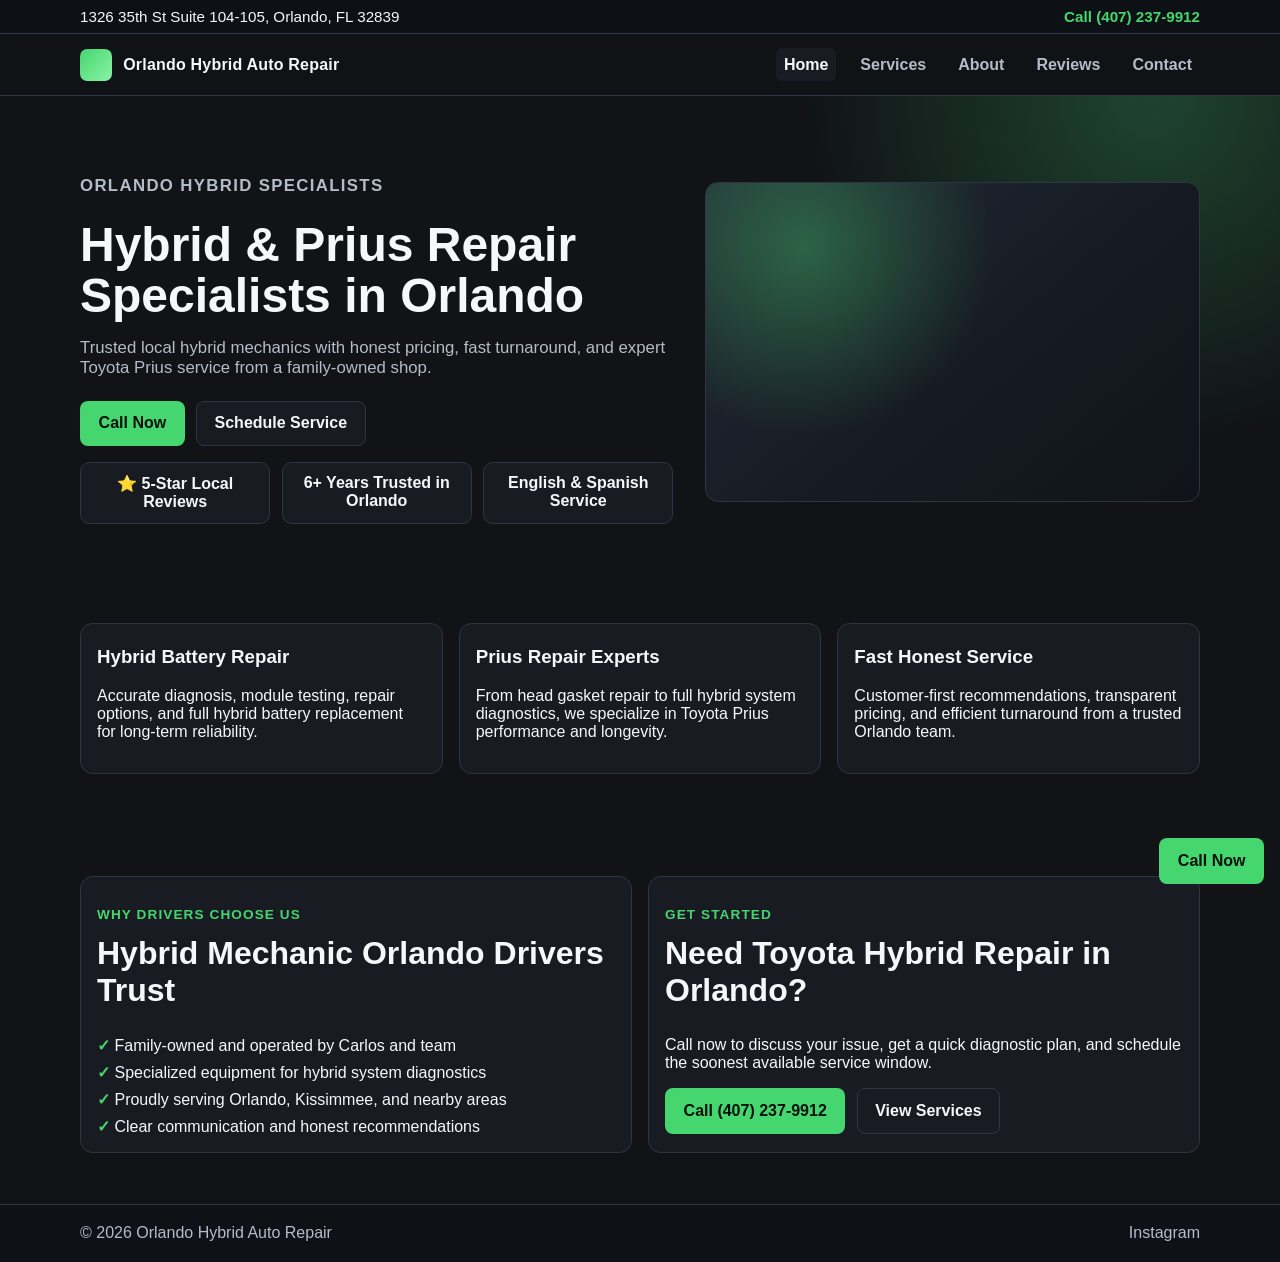
==== index.html @ 02dab82b "index files" ====
<!DOCTYPE html>
<html lang="en">
<head>
  <meta charset="UTF-8" />
  <meta name="viewport" content="width=device-width, initial-scale=1.0" />
  <title>Hybrid & Prius Repair Orlando | Orlando Hybrid Auto Repair</title>
  <meta name="description" content="Orlando Hybrid Auto Repair offers hybrid repair, Prius repair, hybrid battery replacement, and fast honest service in Orlando, FL." />
  <meta name="keywords" content="hybrid repair Orlando, Prius repair Orlando, hybrid mechanic Orlando, Toyota hybrid repair Orlando, hybrid battery replacement Orlando" />
  <meta property="og:title" content="Hybrid & Prius Repair Specialists in Orlando" />
  <meta property="og:description" content="Trusted local hybrid mechanics with honest pricing and fast service." />
  <meta property="og:type" content="website" />
  <meta property="og:url" content="/index.html" />
  <link rel="stylesheet" href="styles.css" />
  <script type="application/ld+json">
    {
      "@context": "https://schema.org",
      "@type": "AutoRepair",
      "name": "Orlando Hybrid Auto Repair",
      "address": {
        "@type": "PostalAddress",
        "streetAddress": "1326 35th St Suite 104-105",
        "addressLocality": "Orlando",
        "addressRegion": "FL",
        "postalCode": "32839",
        "addressCountry": "US"
      },
      "telephone": "+1-407-237-9912",
      "url": "https://www.instagram.com/orlandohybrid/",
      "openingHours": [
        "Mo-Fr 08:30-16:30",
        "Sa 08:30-15:00"
      ],
      "areaServed": ["Orlando", "Kissimmee", "Winter Park", "Altamonte Springs", "Sanford"],
      "priceRange": "$$"
    }
  </script>
</head>
<body>
  <div class="topbar">
    <div class="container topbar-content">
      <div>1326 35th St Suite 104-105, Orlando, FL 32839</div>
      <a href="tel:+14072379912">Call (407) 237-9912</a>
    </div>
  </div>

  <header class="site-header">
    <div class="container nav-wrap">
      <a class="brand" href="index.html" aria-label="Orlando Hybrid Auto Repair Home">
        <span class="brand-badge" aria-hidden="true"></span>
        <span>Orlando Hybrid Auto Repair</span>
      </a>
      <button class="nav-toggle" aria-label="Open menu">Menu</button>
      <nav class="nav-links">
        <a class="active" href="index.html">Home</a>
        <a href="services.html">Services</a>
        <a href="about.html">About</a>
        <a href="reviews.html">Reviews</a>
        <a href="contact.html">Contact</a>
      </nav>
    </div>
  </header>

  <main>
    <section class="hero">
      <div class="container hero-grid">
        <div>
          <p class="kicker">Orlando Hybrid Specialists</p>
          <h1>Hybrid & Prius Repair Specialists in Orlando</h1>
          <p>Trusted local hybrid mechanics with honest pricing, fast turnaround, and expert Toyota Prius service from a family-owned shop.</p>
          <div class="hero-actions">
            <a class="btn btn-primary" href="tel:+14072379912">Call Now</a>
            <a class="btn btn-outline" href="contact.html#appointment">Schedule Service</a>
          </div>
          <div class="badges" aria-label="trust highlights">
            <div class="badge">⭐ 5-Star Local Reviews</div>
            <div class="badge">6+ Years Trusted in Orlando</div>
            <div class="badge">English & Spanish Service</div>
          </div>
        </div>
        <div class="hero-photo" role="img" aria-label="Auto repair shop workspace"></div>
      </div>
    </section>

    <section class="section">
      <div class="container grid-3">
        <article class="service-card">
          <h3>Hybrid Battery Repair</h3>
          <p>Accurate diagnosis, module testing, repair options, and full hybrid battery replacement for long-term reliability.</p>
        </article>
        <article class="service-card">
          <h3>Prius Repair Experts</h3>
          <p>From head gasket repair to full hybrid system diagnostics, we specialize in Toyota Prius performance and longevity.</p>
        </article>
        <article class="service-card">
          <h3>Fast Honest Service</h3>
          <p>Customer-first recommendations, transparent pricing, and efficient turnaround from a trusted Orlando team.</p>
        </article>
      </div>
    </section>

    <section class="section">
      <div class="container grid-2">
        <article class="card">
          <p class="kicker">Why Drivers Choose Us</p>
          <h2>Hybrid Mechanic Orlando Drivers Trust</h2>
          <ul class="clean">
            <li>Family-owned and operated by Carlos and team</li>
            <li>Specialized equipment for hybrid system diagnostics</li>
            <li>Proudly serving Orlando, Kissimmee, and nearby areas</li>
            <li>Clear communication and honest recommendations</li>
          </ul>
        </article>
        <article class="card">
          <p class="kicker">Get Started</p>
          <h2>Need Toyota Hybrid Repair in Orlando?</h2>
          <p>Call now to discuss your issue, get a quick diagnostic plan, and schedule the soonest available service window.</p>
          <div class="hero-actions">
            <a class="btn btn-primary" href="tel:+14072379912">Call (407) 237-9912</a>
            <a class="btn btn-outline" href="services.html">View Services</a>
          </div>
        </article>
      </div>
    </section>
  </main>

  <a class="btn btn-primary floating-call" href="tel:+14072379912">Call Now</a>

  <footer>
    <div class="container footer-row">
      <div>© <span id="year">2026</span> Orlando Hybrid Auto Repair</div>
      <div>
        <a href="https://www.instagram.com/orlandohybrid/" target="_blank" rel="noopener noreferrer">Instagram</a>
      </div>
    </div>
  </footer>

  <script src="script.js"></script>
</body>
</html>
---- styles.css ----
:root {
  --bg: #111317;
  --surface: #181c22;
  --surface-soft: #20262f;
  --text: #f5f7fb;
  --muted: #b4bcc9;
  --accent: #45d66f;
  --accent-dark: #25b450;
  --border: #2d3642;
  --max-width: 1120px;
}

* {
  box-sizing: border-box;
}

html,
body {
  margin: 0;
  padding: 0;
  font-family: "Segoe UI", "Inter", Arial, sans-serif;
  background: var(--bg);
  color: var(--text);
}

img {
  max-width: 100%;
  height: auto;
  display: block;
}

a {
  color: inherit;
  text-decoration: none;
}

.container {
  width: min(100% - 2rem, var(--max-width));
  margin-inline: auto;
}

.topbar {
  background: #0d1014;
  border-bottom: 1px solid var(--border);
  font-size: 0.95rem;
}

.topbar-content {
  display: flex;
  justify-content: space-between;
  align-items: center;
  gap: 1rem;
  padding: 0.5rem 0;
  flex-wrap: wrap;
}

.topbar a {
  color: var(--accent);
  font-weight: 600;
}

.site-header {
  position: sticky;
  top: 0;
  z-index: 20;
  background: rgba(17, 19, 23, 0.95);
  backdrop-filter: blur(8px);
  border-bottom: 1px solid var(--border);
}

.nav-wrap {
  display: flex;
  align-items: center;
  justify-content: space-between;
  gap: 1rem;
  padding: 0.9rem 0;
}

.brand {
  display: flex;
  align-items: center;
  gap: 0.7rem;
  font-weight: 700;
  letter-spacing: 0.2px;
}

.brand-badge {
  width: 2rem;
  height: 2rem;
  border-radius: 0.45rem;
  background: linear-gradient(135deg, var(--accent), #8cf3a7);
}

.nav-toggle {
  display: none;
  border: 1px solid var(--border);
  background: var(--surface);
  color: var(--text);
  padding: 0.4rem 0.7rem;
  border-radius: 0.4rem;
}

.nav-links {
  display: flex;
  align-items: center;
  gap: 1rem;
}

.nav-links a {
  padding: 0.45rem 0.5rem;
  border-radius: 0.35rem;
  color: var(--muted);
  font-weight: 600;
}

.nav-links a:hover,
.nav-links a.active {
  color: var(--text);
  background: var(--surface);
}

.btn {
  display: inline-flex;
  align-items: center;
  justify-content: center;
  gap: 0.4rem;
  padding: 0.8rem 1.1rem;
  border-radius: 0.5rem;
  font-weight: 700;
  border: 1px solid transparent;
  transition: 0.2s ease;
}

.btn-primary {
  background: var(--accent);
  color: #08110b;
}

.btn-primary:hover {
  background: #6ee58c;
}

.btn-outline {
  border-color: var(--border);
  background: var(--surface);
  color: var(--text);
}

.btn-outline:hover {
  border-color: var(--accent);
}

.hero {
  padding: 4rem 0 3rem;
  background:
    radial-gradient(circle at 90% 0%, rgba(69, 214, 111, 0.25), transparent 28%),
    var(--bg);
}

.hero-grid {
  display: grid;
  grid-template-columns: 1.2fr 1fr;
  gap: 2rem;
  align-items: center;
}

.hero h1 {
  font-size: clamp(1.9rem, 4vw, 3rem);
  line-height: 1.08;
  margin: 0;
}

.hero p {
  color: var(--muted);
  font-size: 1.05rem;
  margin: 1rem 0 1.4rem;
}

.hero-actions {
  display: flex;
  flex-wrap: wrap;
  gap: 0.7rem;
}

.card,
.service-card,
.testimonial,
.contact-card {
  background: var(--surface);
  border: 1px solid var(--border);
  border-radius: 0.8rem;
  padding: 1rem;
}

.hero-photo {
  min-height: 320px;
  border-radius: 0.8rem;
  border: 1px solid var(--border);
  background:
    radial-gradient(circle at 20% 20%, rgba(69, 214, 111, 0.35), transparent 40%),
    linear-gradient(140deg, #232b36, #161b23 55%, #10141a);
}

.badges {
  margin-top: 1rem;
  display: grid;
  grid-template-columns: repeat(3, minmax(0, 1fr));
  gap: 0.7rem;
}

.badge {
  background: var(--surface);
  border: 1px solid var(--border);
  border-radius: 0.6rem;
  padding: 0.7rem;
  text-align: center;
  font-weight: 700;
}

.section {
  padding: 3.2rem 0;
}

.section h2 {
  margin-top: 0;
  font-size: clamp(1.4rem, 2.5vw, 2rem);
}

.grid-3 {
  display: grid;
  grid-template-columns: repeat(3, minmax(0, 1fr));
  gap: 1rem;
}

.grid-2 {
  display: grid;
  grid-template-columns: repeat(2, minmax(0, 1fr));
  gap: 1rem;
}

.service-card h3,
.testimonial h3 {
  margin-top: 0.4rem;
}

.kicker {
  color: var(--accent);
  font-size: 0.85rem;
  letter-spacing: 0.08em;
  text-transform: uppercase;
  font-weight: 800;
}

ul.clean {
  list-style: none;
  padding: 0;
  margin: 0;
  display: grid;
  gap: 0.5rem;
}

ul.clean li::before {
  content: "✓ ";
  color: var(--accent);
  font-weight: 700;
}

.contact-layout {
  display: grid;
  grid-template-columns: 1fr 1.2fr;
  gap: 1rem;
}

form {
  display: grid;
  gap: 0.7rem;
}

label {
  font-weight: 600;
  font-size: 0.95rem;
}

input,
textarea,
select {
  width: 100%;
  margin-top: 0.35rem;
  padding: 0.7rem 0.8rem;
  background: var(--surface-soft);
  border: 1px solid var(--border);
  border-radius: 0.45rem;
  color: var(--text);
}

textarea {
  min-height: 110px;
  resize: vertical;
}

.map-wrap iframe {
  width: 100%;
  min-height: 300px;
  border: 0;
  border-radius: 0.8rem;
}

footer {
  border-top: 1px solid var(--border);
  background: #0e1116;
  padding: 1.2rem 0;
  color: var(--muted);
}

.footer-row {
  display: flex;
  align-items: center;
  justify-content: space-between;
  gap: 1rem;
  flex-wrap: wrap;
}

.floating-call {
  position: fixed;
  right: 1rem;
  bottom: 1rem;
  z-index: 40;
}

@media (max-width: 900px) {
  .hero-grid,
  .grid-3,
  .grid-2,
  .contact-layout {
    grid-template-columns: 1fr;
  }

  .hero-photo {
    min-height: 240px;
  }

  .badges {
    grid-template-columns: 1fr;
  }

  .nav-toggle {
    display: inline-block;
  }

  .nav-links {
    position: absolute;
    right: 1rem;
    top: 4rem;
    background: var(--surface);
    border: 1px solid var(--border);
    border-radius: 0.6rem;
    flex-direction: column;
    align-items: stretch;
    min-width: 220px;
    padding: 0.4rem;
    display: none;
  }

  .nav-links.open {
    display: flex;
  }
}
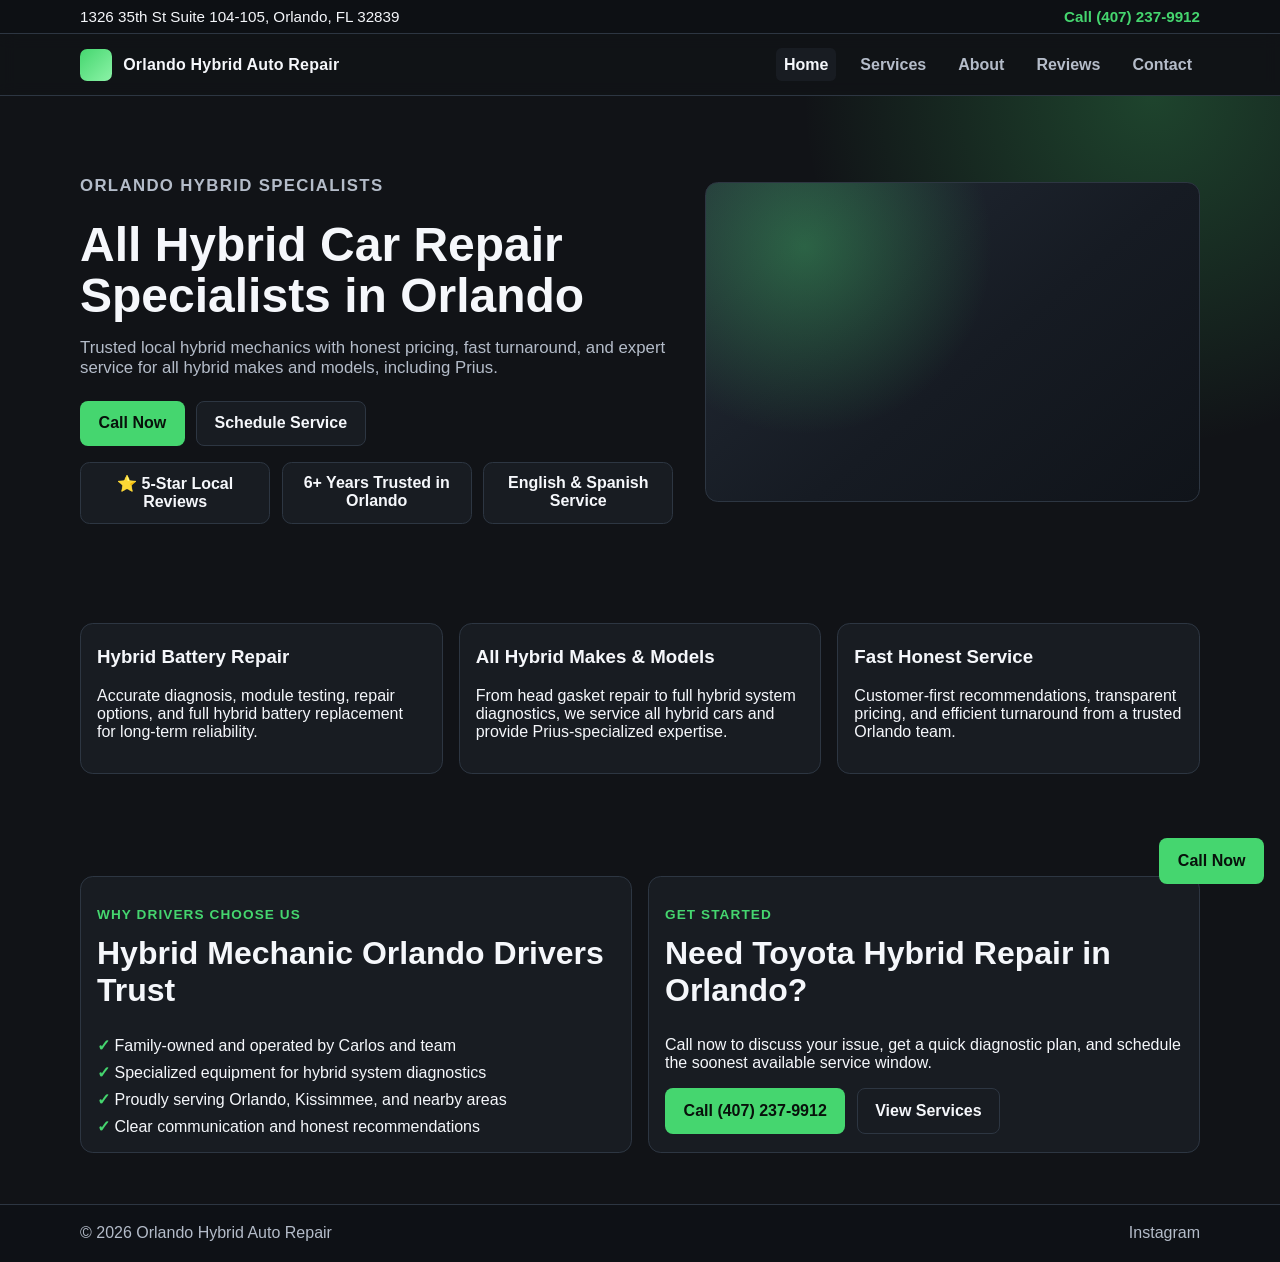
==== commit 5f88ea11: "changing information about services" ====
--- a/index.html
+++ b/index.html
@@ -3,10 +3,10 @@
 <head>
   <meta charset="UTF-8" />
   <meta name="viewport" content="width=device-width, initial-scale=1.0" />
-  <title>Hybrid & Prius Repair Orlando | Orlando Hybrid Auto Repair</title>
-  <meta name="description" content="Orlando Hybrid Auto Repair offers hybrid repair, Prius repair, hybrid battery replacement, and fast honest service in Orlando, FL." />
+  <title>All Hybrid Car Repair Orlando | Orlando Hybrid Auto Repair</title>
+  <meta name="description" content="Orlando Hybrid Auto Repair services all hybrid cars, including Prius, with hybrid diagnostics, battery replacement, and honest fast service in Orlando, FL." />
   <meta name="keywords" content="hybrid repair Orlando, Prius repair Orlando, hybrid mechanic Orlando, Toyota hybrid repair Orlando, hybrid battery replacement Orlando" />
-  <meta property="og:title" content="Hybrid & Prius Repair Specialists in Orlando" />
+  <meta property="og:title" content="All Hybrid Car Repair Specialists in Orlando" />
   <meta property="og:description" content="Trusted local hybrid mechanics with honest pricing and fast service." />
   <meta property="og:type" content="website" />
   <meta property="og:url" content="/index.html" />
@@ -65,8 +65,8 @@
       <div class="container hero-grid">
         <div>
           <p class="kicker">Orlando Hybrid Specialists</p>
-          <h1>Hybrid & Prius Repair Specialists in Orlando</h1>
-          <p>Trusted local hybrid mechanics with honest pricing, fast turnaround, and expert Toyota Prius service from a family-owned shop.</p>
+          <h1>All Hybrid Car Repair Specialists in Orlando</h1>
+          <p>Trusted local hybrid mechanics with honest pricing, fast turnaround, and expert service for all hybrid makes and models, including Prius.</p>
           <div class="hero-actions">
             <a class="btn btn-primary" href="tel:+14072379912">Call Now</a>
             <a class="btn btn-outline" href="contact.html#appointment">Schedule Service</a>
@@ -88,8 +88,8 @@
           <p>Accurate diagnosis, module testing, repair options, and full hybrid battery replacement for long-term reliability.</p>
         </article>
         <article class="service-card">
-          <h3>Prius Repair Experts</h3>
-          <p>From head gasket repair to full hybrid system diagnostics, we specialize in Toyota Prius performance and longevity.</p>
+          <h3>All Hybrid Makes & Models</h3>
+          <p>From head gasket repair to full hybrid system diagnostics, we service all hybrid cars and provide Prius-specialized expertise.</p>
         </article>
         <article class="service-card">
           <h3>Fast Honest Service</h3>
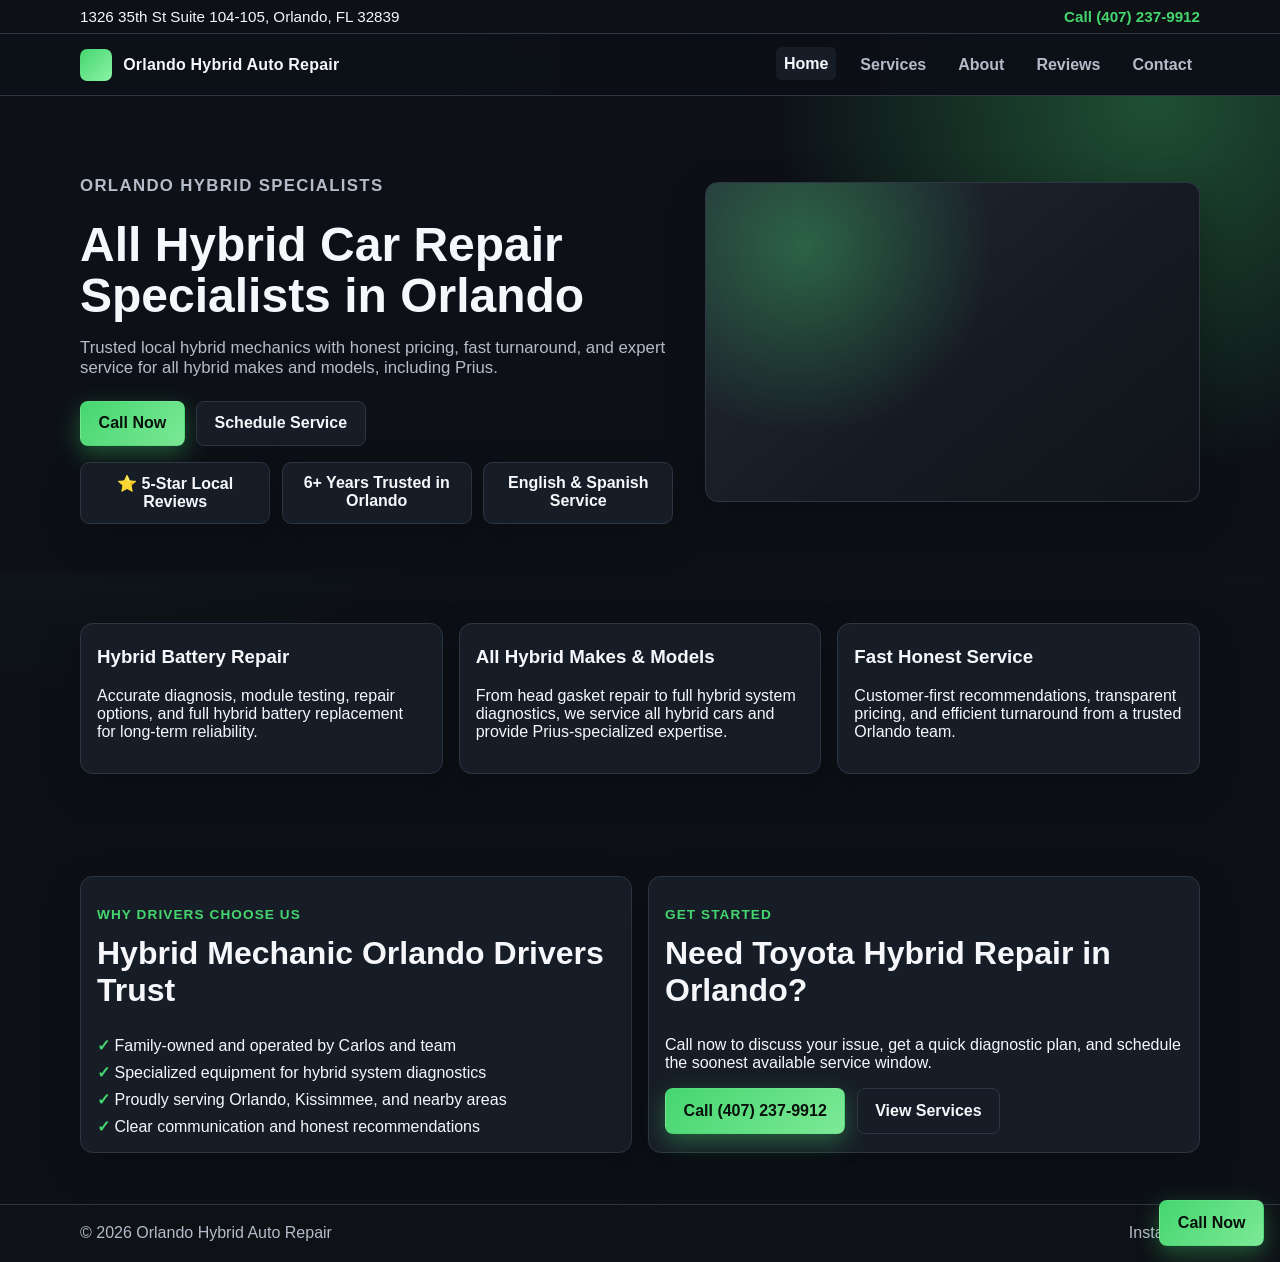
==== commit 4ad5d798: "UI/UX overhaul" ====
--- a/index.html
+++ b/index.html
@@ -46,7 +46,8 @@
   <header class="site-header">
     <div class="container nav-wrap">
       <a class="brand" href="index.html" aria-label="Orlando Hybrid Auto Repair Home">
-        <span class="brand-badge" aria-hidden="true"></span>
+        <img class="brand-logo" src="assets/logo.png" alt="Orlando Hybrid Auto Repair logo" onerror="this.style.display='none'; this.nextElementSibling.style.display='inline-block';" />
+        <span class="brand-badge" aria-hidden="true" style="display:none;"></span>
         <span>Orlando Hybrid Auto Repair</span>
       </a>
       <button class="nav-toggle" aria-label="Open menu">Menu</button>
--- a/styles.css
+++ b/styles.css
@@ -1,12 +1,13 @@
 :root {
-  --bg: #111317;
-  --surface: #181c22;
+  --bg: #0d1117;
+  --surface: #171d26;
   --surface-soft: #20262f;
   --text: #f5f7fb;
   --muted: #b4bcc9;
   --accent: #45d66f;
   --accent-dark: #25b450;
   --border: #2d3642;
+  --shadow: 0 14px 40px rgba(0, 0, 0, 0.28);
   --max-width: 1120px;
 }
 
@@ -21,6 +22,21 @@
   font-family: "Segoe UI", "Inter", Arial, sans-serif;
   background: var(--bg);
   color: var(--text);
+  scroll-behavior: smooth;
+}
+
+body {
+  opacity: 0;
+  transform: translateY(6px);
+  transition: opacity 0.55s ease, transform 0.55s ease;
+  background-image:
+    radial-gradient(circle at 3% 3%, rgba(69, 214, 111, 0.08), transparent 38%),
+    radial-gradient(circle at 97% 8%, rgba(69, 214, 111, 0.06), transparent 30%);
+}
+
+body.page-ready {
+  opacity: 1;
+  transform: translateY(0);
 }
 
 img {
@@ -63,8 +79,8 @@
   position: sticky;
   top: 0;
   z-index: 20;
-  background: rgba(17, 19, 23, 0.95);
-  backdrop-filter: blur(8px);
+  background: rgba(13, 17, 23, 0.92);
+  backdrop-filter: blur(12px);
   border-bottom: 1px solid var(--border);
 }
 
@@ -82,6 +98,16 @@
   gap: 0.7rem;
   font-weight: 700;
   letter-spacing: 0.2px;
+}
+
+.brand-logo {
+  width: 2.2rem;
+  height: 2.2rem;
+  object-fit: contain;
+  border-radius: 0.45rem;
+  border: 1px solid var(--border);
+  background: #fff;
+  box-shadow: var(--shadow);
 }
 
 .brand-badge {
@@ -111,12 +137,14 @@
   border-radius: 0.35rem;
   color: var(--muted);
   font-weight: 600;
+  transition: background 0.2s ease, color 0.2s ease, transform 0.2s ease;
 }
 
 .nav-links a:hover,
 .nav-links a.active {
   color: var(--text);
   background: var(--surface);
+  transform: translateY(-1px);
 }
 
 .btn {
@@ -128,16 +156,18 @@
   border-radius: 0.5rem;
   font-weight: 700;
   border: 1px solid transparent;
-  transition: 0.2s ease;
+  transition: transform 0.25s ease, box-shadow 0.25s ease, background 0.2s ease, border-color 0.2s ease;
 }
 
 .btn-primary {
-  background: var(--accent);
+  background: linear-gradient(135deg, var(--accent), #7de997);
   color: #08110b;
+  box-shadow: 0 8px 22px rgba(69, 214, 111, 0.35);
 }
 
 .btn-primary:hover {
-  background: #6ee58c;
+  transform: translateY(-2px);
+  box-shadow: 0 14px 28px rgba(69, 214, 111, 0.4);
 }
 
 .btn-outline {
@@ -148,12 +178,13 @@
 
 .btn-outline:hover {
   border-color: var(--accent);
+  transform: translateY(-2px);
 }
 
 .hero {
   padding: 4rem 0 3rem;
   background:
-    radial-gradient(circle at 90% 0%, rgba(69, 214, 111, 0.25), transparent 28%),
+    radial-gradient(circle at 90% 0%, rgba(69, 214, 111, 0.32), transparent 30%),
     var(--bg);
 }
 
@@ -190,6 +221,16 @@
   border: 1px solid var(--border);
   border-radius: 0.8rem;
   padding: 1rem;
+  box-shadow: var(--shadow);
+  transition: transform 0.25s ease, border-color 0.25s ease;
+}
+
+.card:hover,
+.service-card:hover,
+.testimonial:hover,
+.contact-card:hover {
+  transform: translateY(-4px);
+  border-color: rgba(69, 214, 111, 0.6);
 }
 
 .hero-photo {
@@ -199,6 +240,18 @@
   background:
     radial-gradient(circle at 20% 20%, rgba(69, 214, 111, 0.35), transparent 40%),
     linear-gradient(140deg, #232b36, #161b23 55%, #10141a);
+  box-shadow: var(--shadow);
+  position: relative;
+  overflow: hidden;
+}
+
+.hero-photo::after {
+  content: "";
+  position: absolute;
+  inset: 0;
+  background: linear-gradient(120deg, transparent 15%, rgba(255, 255, 255, 0.08) 48%, transparent 72%);
+  transform: translateX(-120%);
+  animation: sweep 5.5s ease-in-out infinite;
 }
 
 .badges {
@@ -215,6 +268,7 @@
   padding: 0.7rem;
   text-align: center;
   font-weight: 700;
+  box-shadow: var(--shadow);
 }
 
 .section {
@@ -291,6 +345,15 @@
   border: 1px solid var(--border);
   border-radius: 0.45rem;
   color: var(--text);
+  transition: border-color 0.2s ease, box-shadow 0.2s ease;
+}
+
+input:focus,
+textarea:focus,
+select:focus {
+  outline: none;
+  border-color: var(--accent);
+  box-shadow: 0 0 0 3px rgba(69, 214, 111, 0.18);
 }
 
 textarea {
@@ -325,6 +388,40 @@
   right: 1rem;
   bottom: 1rem;
   z-index: 40;
+  animation: pulse 2.2s ease-in-out infinite;
+}
+
+.reveal {
+  opacity: 0;
+  transform: translateY(16px);
+  transition: opacity 0.55s ease, transform 0.55s ease;
+}
+
+.reveal-visible {
+  opacity: 1;
+  transform: translateY(0);
+}
+
+@keyframes sweep {
+  0% {
+    transform: translateX(-120%);
+  }
+  50% {
+    transform: translateX(120%);
+  }
+  100% {
+    transform: translateX(120%);
+  }
+}
+
+@keyframes pulse {
+  0%,
+  100% {
+    transform: scale(1);
+  }
+  50% {
+    transform: scale(1.04);
+  }
 }
 
 @media (max-width: 900px) {
@@ -364,4 +461,22 @@
   .nav-links.open {
     display: flex;
   }
+}
+
+@media (prefers-reduced-motion: reduce) {
+  * {
+    animation: none !important;
+    transition: none !important;
+    scroll-behavior: auto !important;
+  }
+
+  body {
+    opacity: 1;
+    transform: none;
+  }
+
+  .reveal {
+    opacity: 1;
+    transform: none;
+  }
 }
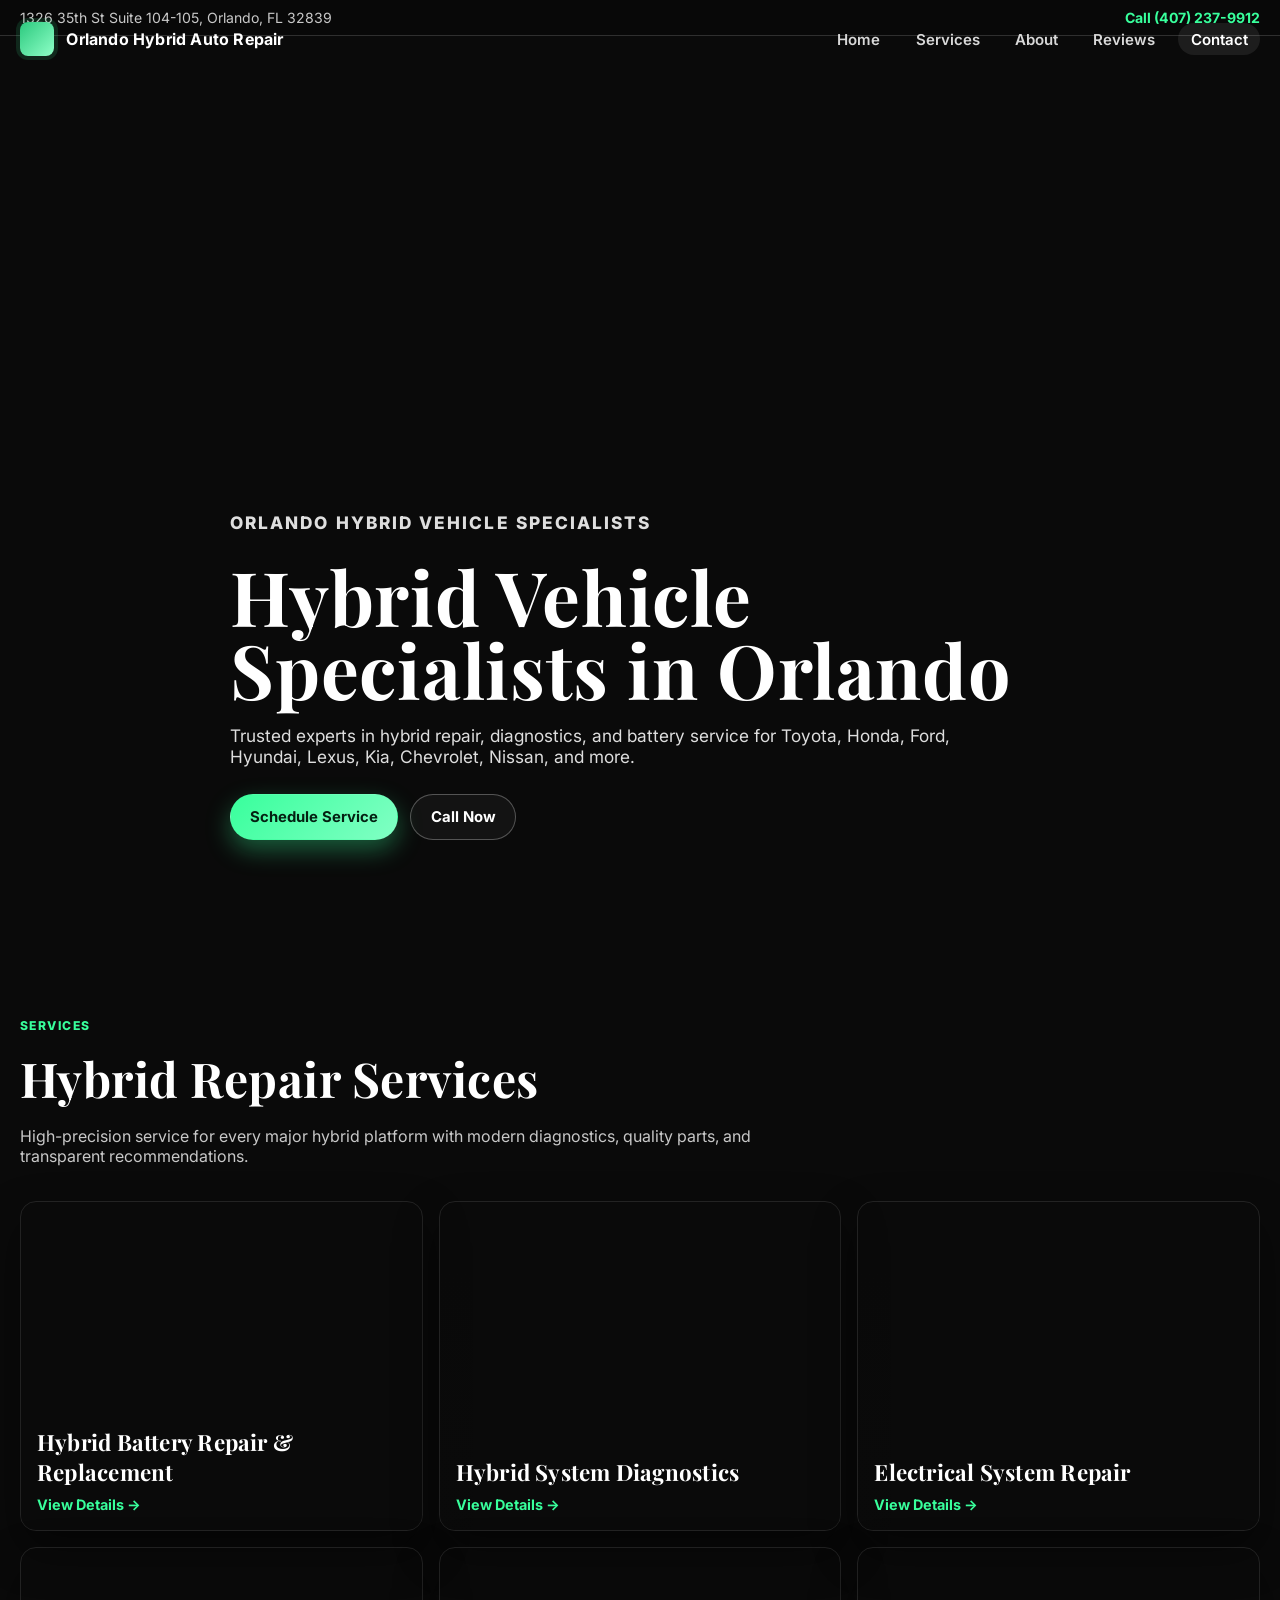
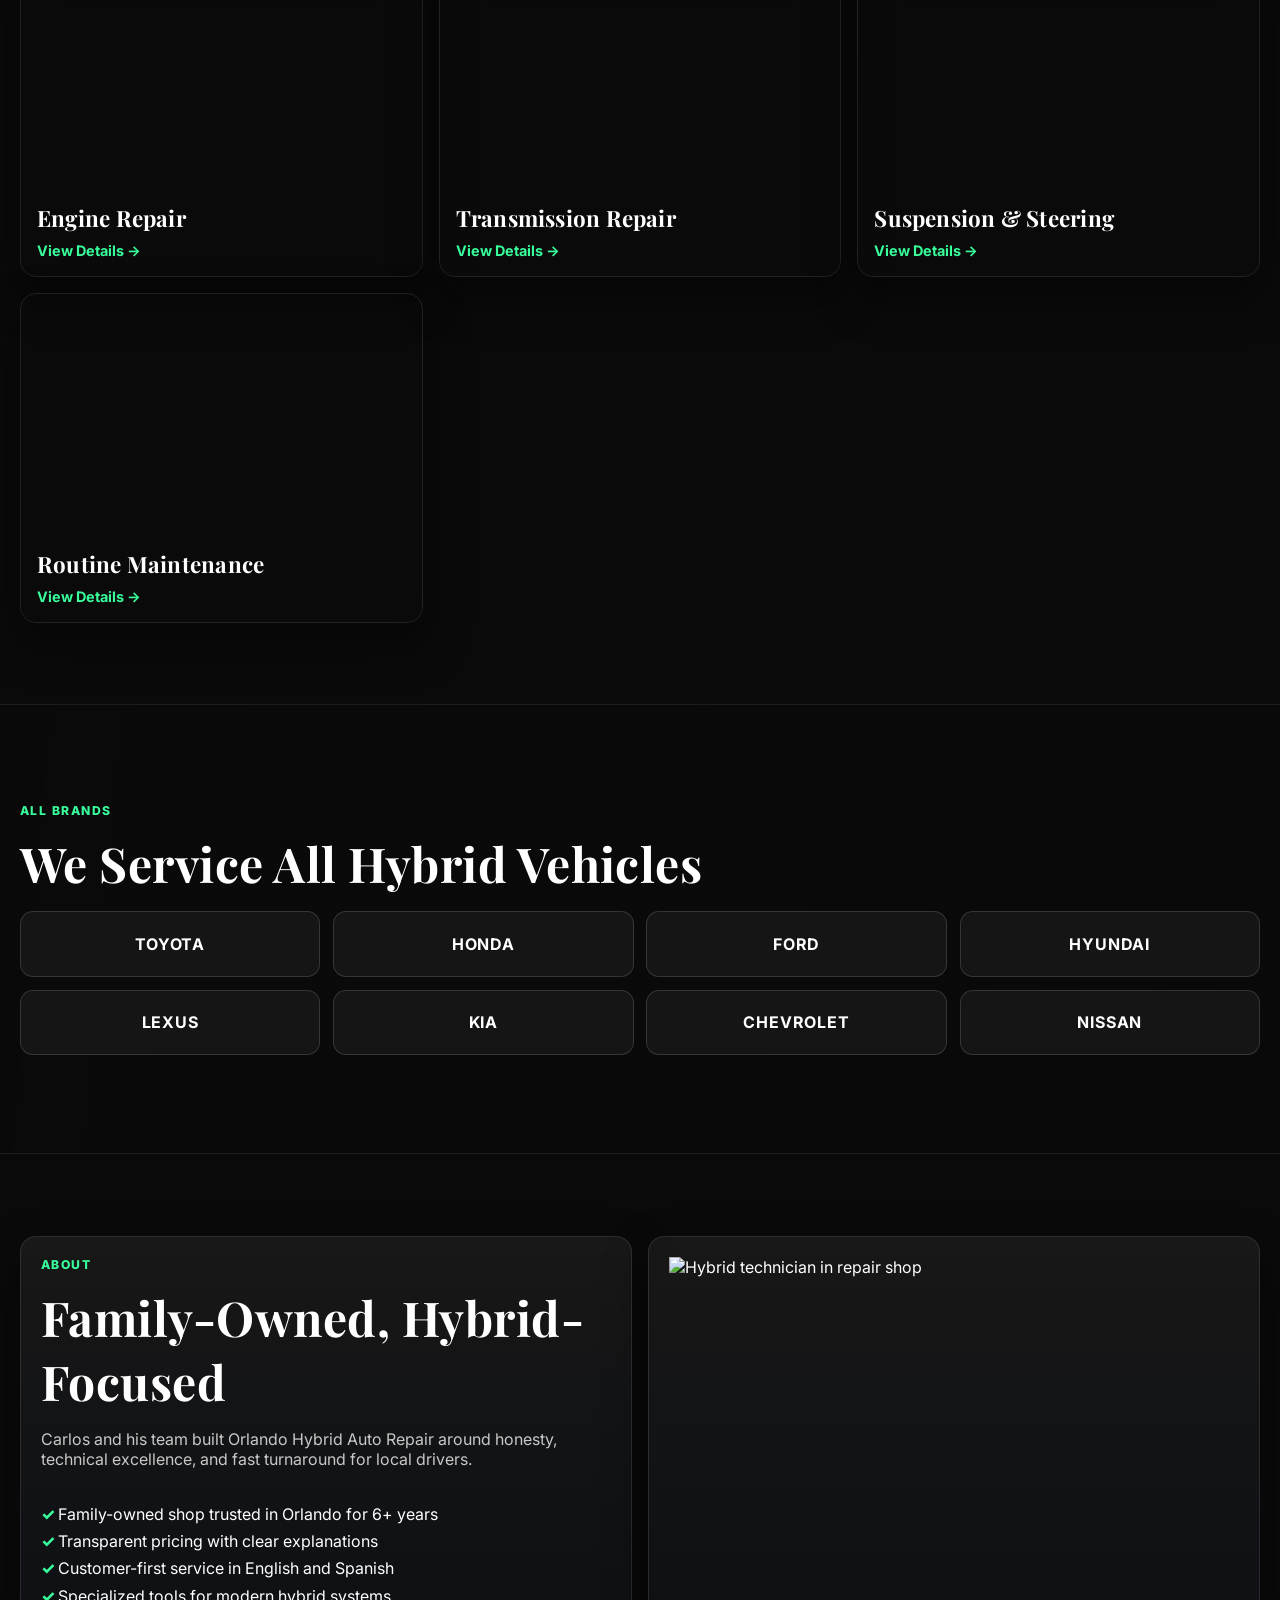
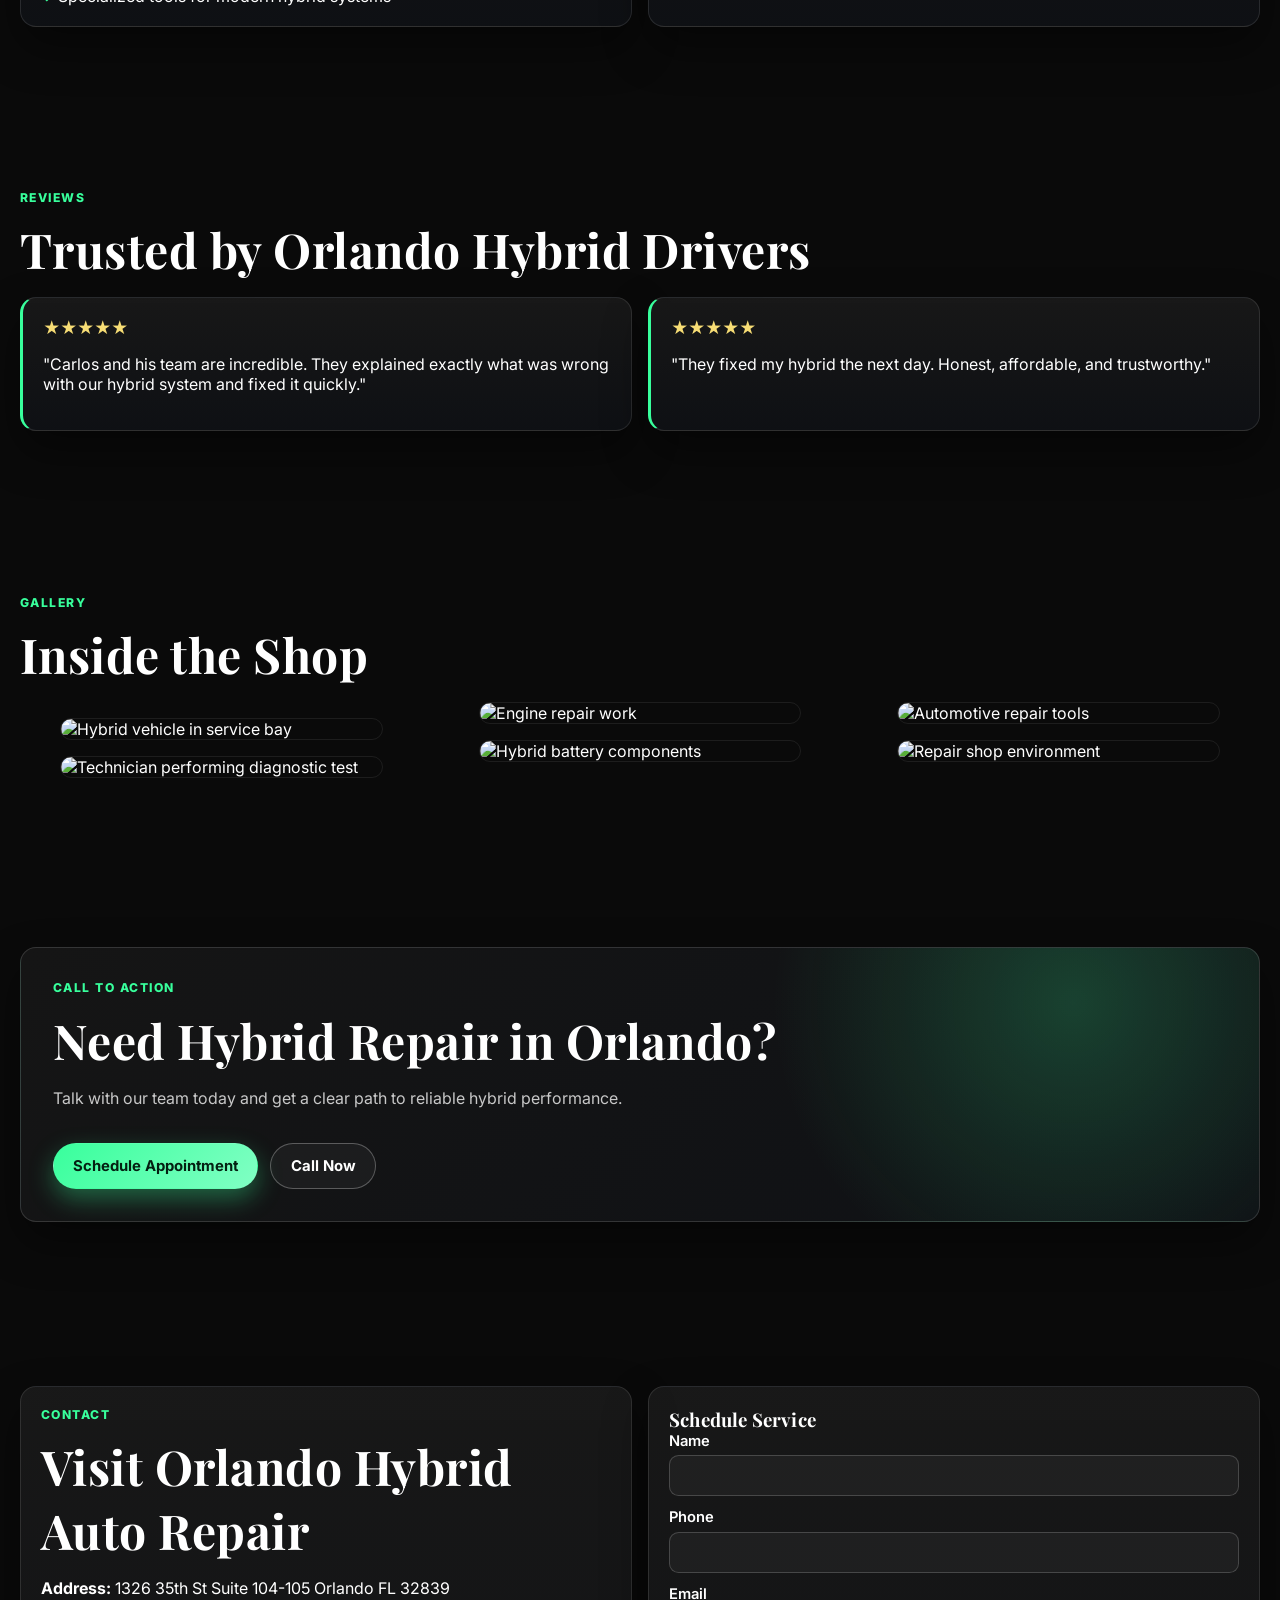
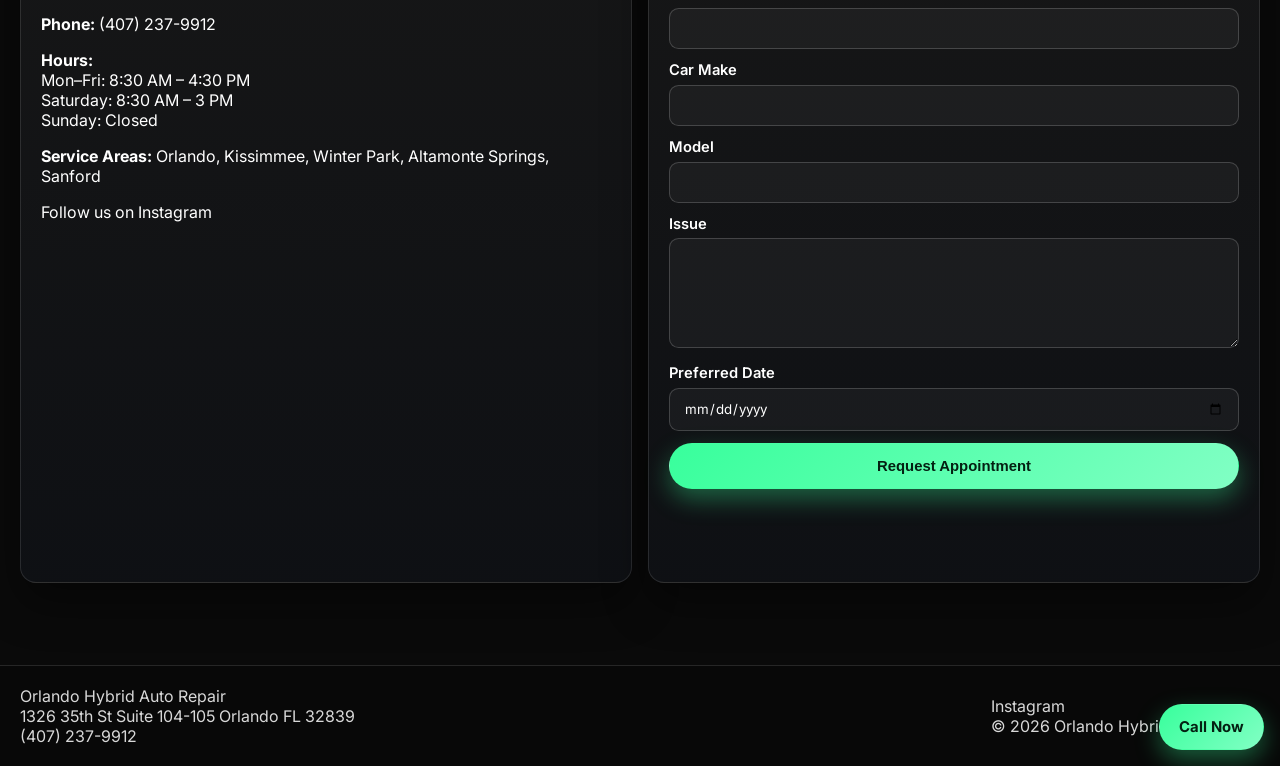
==== commit 0d2c67d4: "change all sections" ====
--- a/index.html
+++ b/index.html
@@ -3,11 +3,11 @@
 <head>
   <meta charset="UTF-8" />
   <meta name="viewport" content="width=device-width, initial-scale=1.0" />
-  <title>All Hybrid Car Repair Orlando | Orlando Hybrid Auto Repair</title>
-  <meta name="description" content="Orlando Hybrid Auto Repair services all hybrid cars, including Prius, with hybrid diagnostics, battery replacement, and honest fast service in Orlando, FL." />
-  <meta name="keywords" content="hybrid repair Orlando, Prius repair Orlando, hybrid mechanic Orlando, Toyota hybrid repair Orlando, hybrid battery replacement Orlando" />
-  <meta property="og:title" content="All Hybrid Car Repair Specialists in Orlando" />
-  <meta property="og:description" content="Trusted local hybrid mechanics with honest pricing and fast service." />
+  <title>Hybrid Repair Orlando | Orlando Hybrid Auto Repair</title>
+  <meta name="description" content="Orlando Hybrid Auto Repair is your trusted hybrid mechanic in Orlando for all hybrid vehicles, including Toyota, Honda, Ford, Hyundai, Lexus, Kia, Chevrolet, and Nissan." />
+  <meta name="keywords" content="Hybrid repair Orlando, Hybrid mechanic Orlando, Hybrid battery replacement Orlando, Toyota hybrid repair Orlando, Honda hybrid repair Orlando, Ford hybrid repair Orlando" />
+  <meta property="og:title" content="Hybrid Vehicle Specialists in Orlando" />
+  <meta property="og:description" content="Premium hybrid diagnostics, battery service, and repair for all hybrid vehicles in Orlando." />
   <meta property="og:type" content="website" />
   <meta property="og:url" content="/index.html" />
   <link rel="stylesheet" href="styles.css" />
@@ -25,19 +25,15 @@
         "addressCountry": "US"
       },
       "telephone": "+1-407-237-9912",
-      "url": "https://www.instagram.com/orlandohybrid/",
-      "openingHours": [
-        "Mo-Fr 08:30-16:30",
-        "Sa 08:30-15:00"
-      ],
+      "openingHours": ["Mo-Fr 08:30-16:30", "Sa 08:30-15:00"],
       "areaServed": ["Orlando", "Kissimmee", "Winter Park", "Altamonte Springs", "Sanford"],
-      "priceRange": "$$"
+      "url": "https://www.instagram.com/orlandohybrid/"
     }
   </script>
 </head>
-<body>
+<body id="home">
   <div class="topbar">
-    <div class="container topbar-content">
+    <div class="container topbar-inner">
       <div>1326 35th St Suite 104-105, Orlando, FL 32839</div>
       <a href="tel:+14072379912">Call (407) 237-9912</a>
     </div>
@@ -45,80 +41,178 @@
 
   <header class="site-header">
     <div class="container nav-wrap">
-      <a class="brand" href="index.html" aria-label="Orlando Hybrid Auto Repair Home">
+      <a class="brand" href="#home" aria-label="Orlando Hybrid Auto Repair Home">
         <img class="brand-logo" src="assets/logo.png" alt="Orlando Hybrid Auto Repair logo" onerror="this.style.display='none'; this.nextElementSibling.style.display='inline-block';" />
         <span class="brand-badge" aria-hidden="true" style="display:none;"></span>
         <span>Orlando Hybrid Auto Repair</span>
       </a>
       <button class="nav-toggle" aria-label="Open menu">Menu</button>
       <nav class="nav-links">
-        <a class="active" href="index.html">Home</a>
-        <a href="services.html">Services</a>
-        <a href="about.html">About</a>
-        <a href="reviews.html">Reviews</a>
-        <a href="contact.html">Contact</a>
+        <a class="active" href="#home">Home</a>
+        <a href="#services">Services</a>
+        <a href="#about">About</a>
+        <a href="#reviews">Reviews</a>
+        <a href="#contact">Contact</a>
       </nav>
     </div>
   </header>
 
   <main>
-    <section class="hero">
-      <div class="container hero-grid">
-        <div>
-          <p class="kicker">Orlando Hybrid Specialists</p>
-          <h1>All Hybrid Car Repair Specialists in Orlando</h1>
-          <p>Trusted local hybrid mechanics with honest pricing, fast turnaround, and expert service for all hybrid makes and models, including Prius.</p>
-          <div class="hero-actions">
-            <a class="btn btn-primary" href="tel:+14072379912">Call Now</a>
-            <a class="btn btn-outline" href="contact.html#appointment">Schedule Service</a>
+    <section class="hero reveal" aria-label="Hero">
+      <div class="hero-media" data-parallax="0.18"></div>
+      <div class="container hero-content">
+        <p class="kicker">Orlando Hybrid Vehicle Specialists</p>
+        <h1>Hybrid Vehicle Specialists in Orlando</h1>
+        <p>Trusted experts in hybrid repair, diagnostics, and battery service for Toyota, Honda, Ford, Hyundai, Lexus, Kia, Chevrolet, Nissan, and more.</p>
+        <div class="hero-actions">
+          <a class="btn btn-primary" href="#contact">Schedule Service</a>
+          <a class="btn btn-outline" href="tel:+14072379912">Call Now</a>
+        </div>
+      </div>
+    </section>
+
+    <section class="section reveal" id="services">
+      <div class="container">
+        <p class="kicker">Services</p>
+        <h2 class="section-title">Hybrid Repair Services</h2>
+        <p class="section-copy">High-precision service for every major hybrid platform with modern diagnostics, quality parts, and transparent recommendations.</p>
+        <div class="services-grid">
+          <article class="service-card battery">
+            <div class="service-content"><h3>Hybrid Battery Repair & Replacement</h3><a class="service-link" href="services.html#battery">View Details →</a></div>
+          </article>
+          <article class="service-card diagnostics">
+            <div class="service-content"><h3>Hybrid System Diagnostics</h3><a class="service-link" href="services.html#diagnostics">View Details →</a></div>
+          </article>
+          <article class="service-card electrical">
+            <div class="service-content"><h3>Electrical System Repair</h3><a class="service-link" href="services.html#electrical">View Details →</a></div>
+          </article>
+          <article class="service-card engine">
+            <div class="service-content"><h3>Engine Repair</h3><a class="service-link" href="services.html#engine">View Details →</a></div>
+          </article>
+          <article class="service-card transmission">
+            <div class="service-content"><h3>Transmission Repair</h3><a class="service-link" href="services.html#transmission">View Details →</a></div>
+          </article>
+          <article class="service-card suspension">
+            <div class="service-content"><h3>Suspension & Steering</h3><a class="service-link" href="services.html#suspension">View Details →</a></div>
+          </article>
+          <article class="service-card maintenance">
+            <div class="service-content"><h3>Routine Maintenance</h3><a class="service-link" href="services.html#maintenance">View Details →</a></div>
+          </article>
+        </div>
+      </div>
+    </section>
+
+    <section class="parallax-band reveal" aria-label="Hybrid vehicles">
+      <div class="parallax-bg" data-parallax="0.14"></div>
+      <div class="container band-content">
+        <p class="kicker">All Brands</p>
+        <h2 class="section-title">We Service All Hybrid Vehicles</h2>
+        <div class="brand-grid">
+          <div class="brand-pill">Toyota</div>
+          <div class="brand-pill">Honda</div>
+          <div class="brand-pill">Ford</div>
+          <div class="brand-pill">Hyundai</div>
+          <div class="brand-pill">Lexus</div>
+          <div class="brand-pill">Kia</div>
+          <div class="brand-pill">Chevrolet</div>
+          <div class="brand-pill">Nissan</div>
+        </div>
+      </div>
+    </section>
+
+    <section class="section reveal" id="about">
+      <div class="container about-grid">
+        <article class="panel">
+          <p class="kicker">About</p>
+          <h2 class="section-title">Family-Owned, Hybrid-Focused</h2>
+          <p class="section-copy">Carlos and his team built Orlando Hybrid Auto Repair around honesty, technical excellence, and fast turnaround for local drivers.</p>
+          <ul class="clean">
+            <li>Family-owned shop trusted in Orlando for 6+ years</li>
+            <li>Transparent pricing with clear explanations</li>
+            <li>Customer-first service in English and Spanish</li>
+            <li>Specialized tools for modern hybrid systems</li>
+          </ul>
+        </article>
+        <article class="panel">
+          <img src="https://images.unsplash.com/photo-1613214150388-679f7237723c?auto=format&fit=crop&w=1400&q=80" alt="Hybrid technician in repair shop" />
+        </article>
+      </div>
+    </section>
+
+    <section class="section reveal" id="reviews">
+      <div class="container">
+        <p class="kicker">Reviews</p>
+        <h2 class="section-title">Trusted by Orlando Hybrid Drivers</h2>
+        <div class="review-grid">
+          <article class="panel review-card">
+            <div class="review-stars">★★★★★</div>
+            <p>"Carlos and his team are incredible. They explained exactly what was wrong with our hybrid system and fixed it quickly."</p>
+          </article>
+          <article class="panel review-card">
+            <div class="review-stars">★★★★★</div>
+            <p>"They fixed my hybrid the next day. Honest, affordable, and trustworthy."</p>
+          </article>
+        </div>
+      </div>
+    </section>
+
+    <section class="section reveal" id="gallery">
+      <div class="container">
+        <p class="kicker">Gallery</p>
+        <h2 class="section-title">Inside the Shop</h2>
+        <div class="gallery-grid">
+          <figure class="gallery-item"><img src="https://images.unsplash.com/photo-1632823471565-1ecdf6f2d9f2?auto=format&fit=crop&w=1200&q=80" alt="Hybrid vehicle in service bay" /><figcaption>Hybrid vehicle service</figcaption></figure>
+          <figure class="gallery-item"><img src="https://images.unsplash.com/photo-1625047509248-ec889cbff17f?auto=format&fit=crop&w=1200&q=80" alt="Technician performing diagnostic test" /><figcaption>System diagnostics</figcaption></figure>
+          <figure class="gallery-item"><img src="https://images.unsplash.com/photo-1486006920555-c77dcf18193c?auto=format&fit=crop&w=1200&q=80" alt="Engine repair work" /><figcaption>Engine and hybrid integration</figcaption></figure>
+          <figure class="gallery-item"><img src="https://images.unsplash.com/photo-1621905251189-08b45249ff2f?auto=format&fit=crop&w=1200&q=80" alt="Hybrid battery components" /><figcaption>Battery diagnostics</figcaption></figure>
+          <figure class="gallery-item"><img src="https://images.unsplash.com/photo-1621345591008-9c0d97fb0d72?auto=format&fit=crop&w=1200&q=80" alt="Automotive repair tools" /><figcaption>Precision service tools</figcaption></figure>
+          <figure class="gallery-item"><img src="https://images.unsplash.com/photo-1619642751034-765dfdf7c58e?auto=format&fit=crop&w=1200&q=80" alt="Repair shop environment" /><figcaption>Clean professional workspace</figcaption></figure>
+        </div>
+      </div>
+    </section>
+
+    <section class="section reveal">
+      <div class="container">
+        <article class="cta-block">
+          <p class="kicker">Call to Action</p>
+          <h2 class="section-title">Need Hybrid Repair in Orlando?</h2>
+          <p class="section-copy">Talk with our team today and get a clear path to reliable hybrid performance.</p>
+          <div class="cta-actions">
+            <a class="btn btn-primary" href="#contact">Schedule Appointment</a>
+            <a class="btn btn-outline" href="tel:+14072379912">Call Now</a>
           </div>
-          <div class="badges" aria-label="trust highlights">
-            <div class="badge">⭐ 5-Star Local Reviews</div>
-            <div class="badge">6+ Years Trusted in Orlando</div>
-            <div class="badge">English & Spanish Service</div>
-          </div>
-        </div>
-        <div class="hero-photo" role="img" aria-label="Auto repair shop workspace"></div>
-      </div>
-    </section>
-
-    <section class="section">
-      <div class="container grid-3">
-        <article class="service-card">
-          <h3>Hybrid Battery Repair</h3>
-          <p>Accurate diagnosis, module testing, repair options, and full hybrid battery replacement for long-term reliability.</p>
-        </article>
-        <article class="service-card">
-          <h3>All Hybrid Makes & Models</h3>
-          <p>From head gasket repair to full hybrid system diagnostics, we service all hybrid cars and provide Prius-specialized expertise.</p>
-        </article>
-        <article class="service-card">
-          <h3>Fast Honest Service</h3>
-          <p>Customer-first recommendations, transparent pricing, and efficient turnaround from a trusted Orlando team.</p>
-        </article>
-      </div>
-    </section>
-
-    <section class="section">
-      <div class="container grid-2">
-        <article class="card">
-          <p class="kicker">Why Drivers Choose Us</p>
-          <h2>Hybrid Mechanic Orlando Drivers Trust</h2>
-          <ul class="clean">
-            <li>Family-owned and operated by Carlos and team</li>
-            <li>Specialized equipment for hybrid system diagnostics</li>
-            <li>Proudly serving Orlando, Kissimmee, and nearby areas</li>
-            <li>Clear communication and honest recommendations</li>
-          </ul>
-        </article>
-        <article class="card">
-          <p class="kicker">Get Started</p>
-          <h2>Need Toyota Hybrid Repair in Orlando?</h2>
-          <p>Call now to discuss your issue, get a quick diagnostic plan, and schedule the soonest available service window.</p>
-          <div class="hero-actions">
-            <a class="btn btn-primary" href="tel:+14072379912">Call (407) 237-9912</a>
-            <a class="btn btn-outline" href="services.html">View Services</a>
-          </div>
+        </article>
+      </div>
+    </section>
+
+    <section class="section reveal" id="contact">
+      <div class="container contact-layout">
+        <article class="panel">
+          <p class="kicker">Contact</p>
+          <h2 class="section-title">Visit Orlando Hybrid Auto Repair</h2>
+          <p><strong>Address:</strong> 1326 35th St Suite 104-105 Orlando FL 32839</p>
+          <p><strong>Phone:</strong> <a href="tel:+14072379912">(407) 237-9912</a></p>
+          <p><strong>Hours:</strong><br />Mon–Fri: 8:30 AM – 4:30 PM<br />Saturday: 8:30 AM – 3 PM<br />Sunday: Closed</p>
+          <p><strong>Service Areas:</strong> Orlando, Kissimmee, Winter Park, Altamonte Springs, Sanford</p>
+          <p><a href="https://www.instagram.com/orlandohybrid/" target="_blank" rel="noopener noreferrer">Follow us on Instagram</a></p>
+          <iframe
+            src="https://www.google.com/maps?q=1326+35th+St+Suite+104-105,+Orlando,+FL+32839&output=embed"
+            title="Map to Orlando Hybrid Auto Repair"
+            loading="lazy"
+            referrerpolicy="no-referrer-when-downgrade"></iframe>
+        </article>
+        <article class="panel">
+          <h3>Schedule Service</h3>
+          <form action="#" method="post">
+            <label>Name<input type="text" name="name" required /></label>
+            <label>Phone<input type="tel" name="phone" required /></label>
+            <label>Email<input type="email" name="email" required /></label>
+            <label>Car Make<input type="text" name="make" required /></label>
+            <label>Model<input type="text" name="model" required /></label>
+            <label>Issue<textarea name="issue" required></textarea></label>
+            <label>Preferred Date<input type="date" name="preferred_date" required /></label>
+            <button class="btn btn-primary" type="submit">Request Appointment</button>
+          </form>
         </article>
       </div>
     </section>
@@ -128,9 +222,14 @@
 
   <footer>
     <div class="container footer-row">
-      <div>© <span id="year">2026</span> Orlando Hybrid Auto Repair</div>
       <div>
-        <a href="https://www.instagram.com/orlandohybrid/" target="_blank" rel="noopener noreferrer">Instagram</a>
+        Orlando Hybrid Auto Repair<br />
+        1326 35th St Suite 104-105 Orlando FL 32839<br />
+        (407) 237-9912
+      </div>
+      <div>
+        <a href="https://www.instagram.com/orlandohybrid/" target="_blank" rel="noopener noreferrer">Instagram</a><br />
+        © 2026 Orlando Hybrid Auto Repair
       </div>
     </div>
   </footer>
--- a/styles.css
+++ b/styles.css
@@ -1,14 +1,16 @@
+@import url('https://fonts.googleapis.com/css2?family=Inter:wght@400;500;600;700;800&family=Playfair+Display:wght@600;700;800&display=swap');
+
 :root {
-  --bg: #0d1117;
-  --surface: #171d26;
-  --surface-soft: #20262f;
-  --text: #f5f7fb;
-  --muted: #b4bcc9;
-  --accent: #45d66f;
-  --accent-dark: #25b450;
-  --border: #2d3642;
-  --shadow: 0 14px 40px rgba(0, 0, 0, 0.28);
-  --max-width: 1120px;
+  --black: #0a0a0a;
+  --charcoal: #1a1a1a;
+  --ink: #0f1115;
+  --text: #ffffff;
+  --muted: #c8c8c8;
+  --line: #2f2f2f;
+  --hybrid: #38ff9c;
+  --hybrid-soft: rgba(56, 255, 156, 0.16);
+  --max-width: 1240px;
+  --shadow: 0 20px 45px rgba(0, 0, 0, 0.42);
 }
 
 * {
@@ -19,9 +21,9 @@
 body {
   margin: 0;
   padding: 0;
-  font-family: "Segoe UI", "Inter", Arial, sans-serif;
-  background: var(--bg);
+  background: var(--black);
   color: var(--text);
+  font-family: Inter, "Helvetica Neue", Arial, sans-serif;
   scroll-behavior: smooth;
 }
 
@@ -29,14 +31,16 @@
   opacity: 0;
   transform: translateY(6px);
   transition: opacity 0.55s ease, transform 0.55s ease;
-  background-image:
-    radial-gradient(circle at 3% 3%, rgba(69, 214, 111, 0.08), transparent 38%),
-    radial-gradient(circle at 97% 8%, rgba(69, 214, 111, 0.06), transparent 30%);
 }
 
 body.page-ready {
   opacity: 1;
   transform: translateY(0);
+}
+
+a {
+  color: inherit;
+  text-decoration: none;
 }
 
 img {
@@ -45,294 +49,430 @@
   display: block;
 }
 
-a {
-  color: inherit;
-  text-decoration: none;
-}
-
 .container {
   width: min(100% - 2rem, var(--max-width));
   margin-inline: auto;
 }
 
 .topbar {
-  background: #0d1014;
-  border-bottom: 1px solid var(--border);
-  font-size: 0.95rem;
-}
-
-.topbar-content {
+  background: #080808;
+  border-bottom: 1px solid var(--line);
+  color: var(--muted);
+  font-size: 0.88rem;
+}
+
+.topbar-inner {
+  min-height: 2.2rem;
   display: flex;
+  align-items: center;
   justify-content: space-between;
-  align-items: center;
   gap: 1rem;
-  padding: 0.5rem 0;
   flex-wrap: wrap;
+  padding: 0.35rem 0;
 }
 
 .topbar a {
-  color: var(--accent);
-  font-weight: 600;
+  color: var(--hybrid);
+  font-weight: 700;
 }
 
 .site-header {
-  position: sticky;
+  position: fixed;
   top: 0;
-  z-index: 20;
-  background: rgba(13, 17, 23, 0.92);
-  backdrop-filter: blur(12px);
-  border-bottom: 1px solid var(--border);
+  inset-inline: 0;
+  z-index: 60;
+  transition: background 0.25s ease, border-color 0.25s ease, backdrop-filter 0.25s ease;
+  border-bottom: 1px solid transparent;
+}
+
+.site-header.scrolled {
+  background: rgba(10, 10, 10, 0.86);
+  backdrop-filter: blur(10px);
+  border-color: rgba(255, 255, 255, 0.08);
 }
 
 .nav-wrap {
   display: flex;
   align-items: center;
   justify-content: space-between;
-  gap: 1rem;
-  padding: 0.9rem 0;
+  gap: 1.2rem;
+  min-height: 78px;
 }
 
 .brand {
-  display: flex;
+  display: inline-flex;
   align-items: center;
-  gap: 0.7rem;
+  gap: 0.75rem;
   font-weight: 700;
   letter-spacing: 0.2px;
 }
 
 .brand-logo {
-  width: 2.2rem;
-  height: 2.2rem;
+  width: 2.15rem;
+  height: 2.15rem;
   object-fit: contain;
-  border-radius: 0.45rem;
-  border: 1px solid var(--border);
+  border-radius: 0.5rem;
   background: #fff;
-  box-shadow: var(--shadow);
+  border: 1px solid rgba(255, 255, 255, 0.16);
 }
 
 .brand-badge {
-  width: 2rem;
-  height: 2rem;
-  border-radius: 0.45rem;
-  background: linear-gradient(135deg, var(--accent), #8cf3a7);
+  width: 2.15rem;
+  height: 2.15rem;
+  border-radius: 0.5rem;
+  background: linear-gradient(135deg, #2cc97e, #8effc7);
+  box-shadow: 0 0 0 4px rgba(56, 255, 156, 0.12);
 }
 
 .nav-toggle {
   display: none;
-  border: 1px solid var(--border);
-  background: var(--surface);
-  color: var(--text);
-  padding: 0.4rem 0.7rem;
-  border-radius: 0.4rem;
+  background: rgba(26, 26, 26, 0.8);
+  color: #fff;
+  border: 1px solid rgba(255, 255, 255, 0.25);
+  border-radius: 0.55rem;
+  padding: 0.45rem 0.75rem;
 }
 
 .nav-links {
   display: flex;
   align-items: center;
-  gap: 1rem;
+  gap: 0.65rem;
 }
 
 .nav-links a {
-  padding: 0.45rem 0.5rem;
-  border-radius: 0.35rem;
-  color: var(--muted);
+  color: #d8d8d8;
   font-weight: 600;
-  transition: background 0.2s ease, color 0.2s ease, transform 0.2s ease;
+  font-size: 0.94rem;
+  border-radius: 999px;
+  padding: 0.42rem 0.78rem;
+  transition: color 0.2s ease, background 0.2s ease;
 }
 
 .nav-links a:hover,
 .nav-links a.active {
-  color: var(--text);
-  background: var(--surface);
-  transform: translateY(-1px);
+  color: #fff;
+  background: rgba(255, 255, 255, 0.08);
+}
+
+.hero {
+  min-height: 100vh;
+  display: grid;
+  align-items: end;
+  position: relative;
+  overflow: hidden;
+  padding-top: 120px;
+}
+
+.hero-media {
+  position: absolute;
+  inset: 0;
+  background:
+    linear-gradient(110deg, rgba(10, 10, 10, 0.86) 0%, rgba(10, 10, 10, 0.56) 50%, rgba(10, 10, 10, 0.8) 100%),
+    url("https://images.unsplash.com/photo-1599256754836-7ccdc3238b40?auto=format&fit=crop&w=2200&q=80") center/cover no-repeat;
+  transform: scale(1.04);
+}
+
+.hero-content {
+  position: relative;
+  z-index: 2;
+  width: min(100%, 820px);
+  padding: 0 0 6rem;
+}
+
+.kicker {
+  color: var(--hybrid);
+  letter-spacing: 0.12em;
+  text-transform: uppercase;
+  font-size: 0.76rem;
+  font-weight: 800;
+  margin: 0 0 0.8rem;
+}
+
+h1,
+h2,
+h3 {
+  font-family: "Playfair Display", Georgia, serif;
+  letter-spacing: 0.01em;
+  margin: 0;
+}
+
+h1 {
+  font-size: clamp(2.2rem, 6vw, 4.7rem);
+  line-height: 0.98;
+}
+
+.hero p {
+  color: #dedede;
+  max-width: 740px;
+  font-size: 1.08rem;
+  margin: 1.15rem 0 1.65rem;
+}
+
+.hero-actions,
+.cta-actions {
+  display: flex;
+  flex-wrap: wrap;
+  gap: 0.75rem;
 }
 
 .btn {
   display: inline-flex;
   align-items: center;
   justify-content: center;
-  gap: 0.4rem;
-  padding: 0.8rem 1.1rem;
-  border-radius: 0.5rem;
+  min-height: 2.9rem;
+  padding: 0.75rem 1.2rem;
+  border-radius: 999px;
   font-weight: 700;
+  font-size: 0.93rem;
   border: 1px solid transparent;
-  transition: transform 0.25s ease, box-shadow 0.25s ease, background 0.2s ease, border-color 0.2s ease;
+  transition: transform 0.25s ease, box-shadow 0.25s ease, border-color 0.2s ease;
 }
 
 .btn-primary {
-  background: linear-gradient(135deg, var(--accent), #7de997);
-  color: #08110b;
-  box-shadow: 0 8px 22px rgba(69, 214, 111, 0.35);
+  color: #042012;
+  background: linear-gradient(135deg, #38ff9c, #81ffc4);
+  box-shadow: 0 10px 24px rgba(56, 255, 156, 0.34);
 }
 
 .btn-primary:hover {
   transform: translateY(-2px);
-  box-shadow: 0 14px 28px rgba(69, 214, 111, 0.4);
+  box-shadow: 0 14px 28px rgba(56, 255, 156, 0.4);
 }
 
 .btn-outline {
-  border-color: var(--border);
-  background: var(--surface);
-  color: var(--text);
+  color: #fff;
+  border-color: rgba(255, 255, 255, 0.28);
+  background: rgba(255, 255, 255, 0.04);
 }
 
 .btn-outline:hover {
-  border-color: var(--accent);
   transform: translateY(-2px);
-}
-
-.hero {
-  padding: 4rem 0 3rem;
-  background:
-    radial-gradient(circle at 90% 0%, rgba(69, 214, 111, 0.32), transparent 30%),
-    var(--bg);
-}
-
-.hero-grid {
-  display: grid;
-  grid-template-columns: 1.2fr 1fr;
-  gap: 2rem;
-  align-items: center;
-}
-
-.hero h1 {
-  font-size: clamp(1.9rem, 4vw, 3rem);
-  line-height: 1.08;
-  margin: 0;
-}
-
-.hero p {
+  border-color: var(--hybrid);
+}
+
+.section {
+  padding: 5.1rem 0;
+}
+
+.section-title {
+  margin: 0 0 1rem;
+  font-size: clamp(1.8rem, 4.2vw, 3rem);
+}
+
+.section-copy {
+  margin: 0 0 2.2rem;
   color: var(--muted);
-  font-size: 1.05rem;
-  margin: 1rem 0 1.4rem;
-}
-
-.hero-actions {
-  display: flex;
-  flex-wrap: wrap;
-  gap: 0.7rem;
-}
-
-.card,
-.service-card,
-.testimonial,
-.contact-card {
-  background: var(--surface);
-  border: 1px solid var(--border);
-  border-radius: 0.8rem;
-  padding: 1rem;
+  max-width: 780px;
+}
+
+.services-grid {
+  display: grid;
+  grid-template-columns: repeat(3, minmax(0, 1fr));
+  gap: 1rem;
+}
+
+.service-card {
+  position: relative;
+  min-height: 330px;
+  border-radius: 1rem;
+  overflow: hidden;
+  border: 1px solid rgba(255, 255, 255, 0.1);
   box-shadow: var(--shadow);
-  transition: transform 0.25s ease, border-color 0.25s ease;
-}
-
-.card:hover,
-.service-card:hover,
-.testimonial:hover,
-.contact-card:hover {
-  transform: translateY(-4px);
-  border-color: rgba(69, 214, 111, 0.6);
-}
-
-.hero-photo {
-  min-height: 320px;
-  border-radius: 0.8rem;
-  border: 1px solid var(--border);
-  background:
-    radial-gradient(circle at 20% 20%, rgba(69, 214, 111, 0.35), transparent 40%),
-    linear-gradient(140deg, #232b36, #161b23 55%, #10141a);
-  box-shadow: var(--shadow);
-  position: relative;
-  overflow: hidden;
-}
-
-.hero-photo::after {
+}
+
+.service-card::before {
   content: "";
   position: absolute;
   inset: 0;
-  background: linear-gradient(120deg, transparent 15%, rgba(255, 255, 255, 0.08) 48%, transparent 72%);
-  transform: translateX(-120%);
-  animation: sweep 5.5s ease-in-out infinite;
-}
-
-.badges {
-  margin-top: 1rem;
-  display: grid;
-  grid-template-columns: repeat(3, minmax(0, 1fr));
-  gap: 0.7rem;
-}
-
-.badge {
-  background: var(--surface);
-  border: 1px solid var(--border);
-  border-radius: 0.6rem;
-  padding: 0.7rem;
-  text-align: center;
+  background-size: cover;
+  background-position: center;
+  transform: scale(1.04);
+  transition: transform 0.5s ease;
+}
+
+.service-card::after {
+  content: "";
+  position: absolute;
+  inset: 0;
+  background: linear-gradient(180deg, transparent 20%, rgba(10, 10, 10, 0.86) 80%);
+}
+
+.service-card:hover::before {
+  transform: scale(1.12);
+}
+
+.service-content {
+  position: absolute;
+  inset: auto 1rem 1rem;
+  z-index: 2;
+}
+
+.service-content h3 {
+  font-size: 1.4rem;
+  margin-bottom: 0.4rem;
+}
+
+.service-link {
+  color: var(--hybrid);
   font-weight: 700;
-  box-shadow: var(--shadow);
-}
-
-.section {
-  padding: 3.2rem 0;
-}
-
-.section h2 {
-  margin-top: 0;
-  font-size: clamp(1.4rem, 2.5vw, 2rem);
-}
-
-.grid-3 {
-  display: grid;
-  grid-template-columns: repeat(3, minmax(0, 1fr));
-  gap: 1rem;
-}
-
-.grid-2 {
+  font-size: 0.9rem;
+}
+
+.battery::before { background-image: url('https://images.unsplash.com/photo-1620891549027-942fdc95d3f5?auto=format&fit=crop&w=1200&q=80'); }
+.diagnostics::before { background-image: url('https://images.unsplash.com/photo-1632932197818-6b1318e04cf0?auto=format&fit=crop&w=1200&q=80'); }
+.electrical::before { background-image: url('https://images.unsplash.com/photo-1597007030739-6d2e5b4d5f14?auto=format&fit=crop&w=1200&q=80'); }
+.engine::before { background-image: url('https://images.unsplash.com/photo-1486006920555-c77dcf18193c?auto=format&fit=crop&w=1200&q=80'); }
+.transmission::before { background-image: url('https://images.unsplash.com/photo-1556228453-efd2c89f9709?auto=format&fit=crop&w=1200&q=80'); }
+.suspension::before { background-image: url('https://images.unsplash.com/photo-1542282088-fe8426682b8f?auto=format&fit=crop&w=1200&q=80'); }
+.maintenance::before { background-image: url('https://images.unsplash.com/photo-1625047509168-a7026f36de04?auto=format&fit=crop&w=1200&q=80'); }
+
+.parallax-band {
+  min-height: 50vh;
+  display: grid;
+  align-items: center;
+  border-top: 1px solid rgba(255, 255, 255, 0.08);
+  border-bottom: 1px solid rgba(255, 255, 255, 0.08);
+  position: relative;
+  overflow: hidden;
+}
+
+.parallax-bg {
+  position: absolute;
+  inset: -15%;
+  background:
+    linear-gradient(95deg, rgba(10, 10, 10, 0.72), rgba(10, 10, 10, 0.6)),
+    url('https://images.unsplash.com/photo-1517524206127-48bbd363f3d7?auto=format&fit=crop&w=2200&q=80') center/cover no-repeat;
+  transform: translateY(0);
+  will-change: transform;
+}
+
+.band-content {
+  position: relative;
+  z-index: 2;
+  padding: 5rem 0;
+}
+
+.brand-grid {
+  display: grid;
+  grid-template-columns: repeat(4, minmax(0, 1fr));
+  gap: 0.8rem;
+}
+
+.brand-pill {
+  border: 1px solid rgba(255, 255, 255, 0.14);
+  background: rgba(26, 26, 26, 0.75);
+  border-radius: 0.8rem;
+  min-height: 4.1rem;
+  display: grid;
+  place-items: center;
+  font-weight: 700;
+  letter-spacing: 0.05em;
+  text-transform: uppercase;
+}
+
+.about-grid,
+.contact-layout,
+.review-grid {
   display: grid;
   grid-template-columns: repeat(2, minmax(0, 1fr));
   gap: 1rem;
 }
 
-.service-card h3,
-.testimonial h3 {
-  margin-top: 0.4rem;
-}
-
-.kicker {
-  color: var(--accent);
+.panel {
+  border: 1px solid rgba(255, 255, 255, 0.11);
+  border-radius: 1rem;
+  background: linear-gradient(180deg, rgba(26, 26, 26, 0.9), rgba(15, 17, 21, 0.95));
+  padding: 1.25rem;
+  box-shadow: var(--shadow);
+}
+
+.clean {
+  list-style: none;
+  margin: 1rem 0 0;
+  padding: 0;
+  display: grid;
+  gap: 0.45rem;
+}
+
+.clean li::before {
+  content: "✓ ";
+  color: var(--hybrid);
+  font-weight: 800;
+}
+
+.review-card {
+  border-left: 3px solid var(--hybrid);
+}
+
+.review-stars {
+  color: #f7dd75;
+  margin-bottom: 0.45rem;
+  font-size: 1.05rem;
+}
+
+.gallery-grid {
+  columns: 3 290px;
+  column-gap: 1rem;
+}
+
+.gallery-item {
+  break-inside: avoid;
+  margin-bottom: 1rem;
+  border-radius: 1rem;
+  overflow: hidden;
+  position: relative;
+  border: 1px solid rgba(255, 255, 255, 0.08);
+}
+
+.gallery-item img {
+  width: 100%;
+  transition: transform 0.45s ease;
+}
+
+.gallery-item figcaption {
+  position: absolute;
+  inset: auto 0 0;
+  padding: 0.7rem 0.8rem;
+  background: linear-gradient(180deg, transparent, rgba(0, 0, 0, 0.85));
+  color: #fff;
+  opacity: 0;
+  transition: opacity 0.3s ease;
   font-size: 0.85rem;
-  letter-spacing: 0.08em;
-  text-transform: uppercase;
-  font-weight: 800;
-}
-
-ul.clean {
-  list-style: none;
-  padding: 0;
-  margin: 0;
-  display: grid;
-  gap: 0.5rem;
-}
-
-ul.clean li::before {
-  content: "✓ ";
-  color: var(--accent);
-  font-weight: 700;
-}
-
-.contact-layout {
-  display: grid;
-  grid-template-columns: 1fr 1.2fr;
-  gap: 1rem;
+}
+
+.gallery-item:hover img {
+  transform: scale(1.05);
+}
+
+.gallery-item:hover figcaption {
+  opacity: 1;
+}
+
+.cta-block {
+  border: 1px solid rgba(255, 255, 255, 0.14);
+  border-radius: 1rem;
+  padding: 2rem;
+  background:
+    radial-gradient(circle at 85% 20%, rgba(56, 255, 156, 0.2), transparent 28%),
+    linear-gradient(140deg, #151515, #0f1115);
+  box-shadow: var(--shadow);
+}
+
+.contact-layout iframe {
+  width: 100%;
+  min-height: 320px;
+  border: 0;
+  border-radius: 0.8rem;
 }
 
 form {
   display: grid;
-  gap: 0.7rem;
+  gap: 0.75rem;
 }
 
 label {
+  font-size: 0.92rem;
   font-weight: 600;
-  font-size: 0.95rem;
 }
 
 input,
@@ -340,20 +480,20 @@
 select {
   width: 100%;
   margin-top: 0.35rem;
-  padding: 0.7rem 0.8rem;
-  background: var(--surface-soft);
-  border: 1px solid var(--border);
-  border-radius: 0.45rem;
-  color: var(--text);
-  transition: border-color 0.2s ease, box-shadow 0.2s ease;
+  border-radius: 0.6rem;
+  border: 1px solid rgba(255, 255, 255, 0.18);
+  background: rgba(255, 255, 255, 0.04);
+  padding: 0.72rem 0.85rem;
+  color: #fff;
+  font-family: inherit;
 }
 
 input:focus,
 textarea:focus,
 select:focus {
   outline: none;
-  border-color: var(--accent);
-  box-shadow: 0 0 0 3px rgba(69, 214, 111, 0.18);
+  border-color: var(--hybrid);
+  box-shadow: 0 0 0 3px rgba(56, 255, 156, 0.2);
 }
 
 textarea {
@@ -361,34 +501,26 @@
   resize: vertical;
 }
 
-.map-wrap iframe {
-  width: 100%;
-  min-height: 300px;
-  border: 0;
-  border-radius: 0.8rem;
-}
-
 footer {
-  border-top: 1px solid var(--border);
-  background: #0e1116;
-  padding: 1.2rem 0;
-  color: var(--muted);
+  border-top: 1px solid rgba(255, 255, 255, 0.12);
+  background: #080808;
+  color: #d8d8d8;
+  padding: 1.25rem 0;
 }
 
 .footer-row {
-  display: flex;
+  display: grid;
+  grid-template-columns: 1fr auto;
+  gap: 1rem;
   align-items: center;
-  justify-content: space-between;
-  gap: 1rem;
-  flex-wrap: wrap;
 }
 
 .floating-call {
   position: fixed;
   right: 1rem;
   bottom: 1rem;
-  z-index: 40;
-  animation: pulse 2.2s ease-in-out infinite;
+  z-index: 80;
+  animation: pulse 2.2s ease infinite;
 }
 
 .reveal {
@@ -402,69 +534,64 @@
   transform: translateY(0);
 }
 
-@keyframes sweep {
-  0% {
-    transform: translateX(-120%);
-  }
-  50% {
-    transform: translateX(120%);
-  }
-  100% {
-    transform: translateX(120%);
-  }
-}
-
 @keyframes pulse {
   0%,
-  100% {
-    transform: scale(1);
-  }
-  50% {
-    transform: scale(1.04);
-  }
-}
-
-@media (max-width: 900px) {
-  .hero-grid,
-  .grid-3,
-  .grid-2,
-  .contact-layout {
+  100% { transform: scale(1); }
+  50% { transform: scale(1.04); }
+}
+
+@media (max-width: 980px) {
+  .services-grid,
+  .about-grid,
+  .contact-layout,
+  .review-grid,
+  .brand-grid {
     grid-template-columns: 1fr;
   }
 
-  .hero-photo {
-    min-height: 240px;
-  }
-
-  .badges {
-    grid-template-columns: 1fr;
-  }
-
   .nav-toggle {
-    display: inline-block;
+    display: inline-flex;
   }
 
   .nav-links {
+    display: none;
     position: absolute;
+    top: 4.2rem;
     right: 1rem;
-    top: 4rem;
-    background: var(--surface);
-    border: 1px solid var(--border);
-    border-radius: 0.6rem;
+    width: min(260px, calc(100% - 2rem));
     flex-direction: column;
     align-items: stretch;
-    min-width: 220px;
-    padding: 0.4rem;
-    display: none;
+    background: rgba(10, 10, 10, 0.96);
+    border: 1px solid rgba(255, 255, 255, 0.18);
+    border-radius: 0.75rem;
+    padding: 0.45rem;
   }
 
   .nav-links.open {
     display: flex;
   }
+
+  .nav-links a {
+    border-radius: 0.55rem;
+  }
+
+  .hero-content {
+    padding-bottom: 4.2rem;
+  }
+
+  .section {
+    padding: 4rem 0;
+  }
+
+  .footer-row {
+    grid-template-columns: 1fr;
+  }
 }
 
 @media (prefers-reduced-motion: reduce) {
-  * {
+  *,
+  *::before,
+  *::after {
     animation: none !important;
     transition: none !important;
     scroll-behavior: auto !important;
@@ -479,4 +606,4 @@
     opacity: 1;
     transform: none;
   }
-}+}
